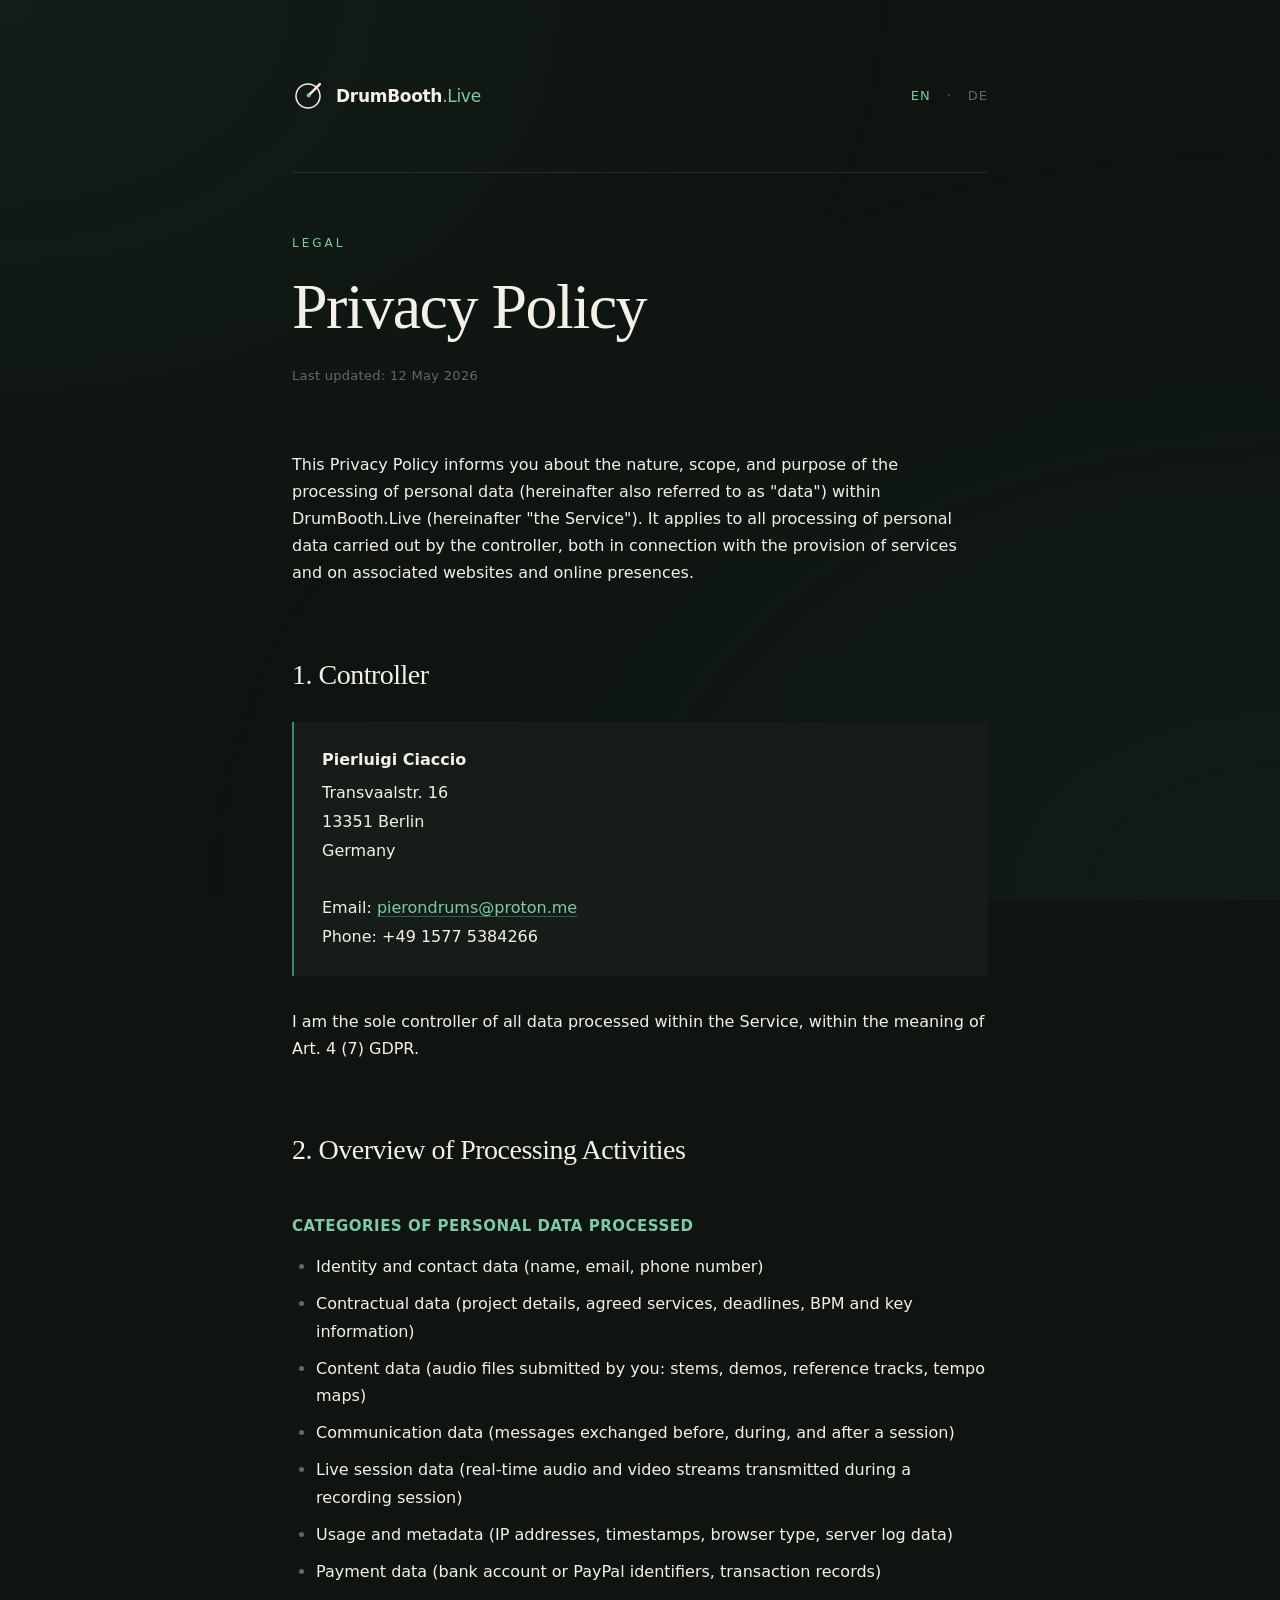
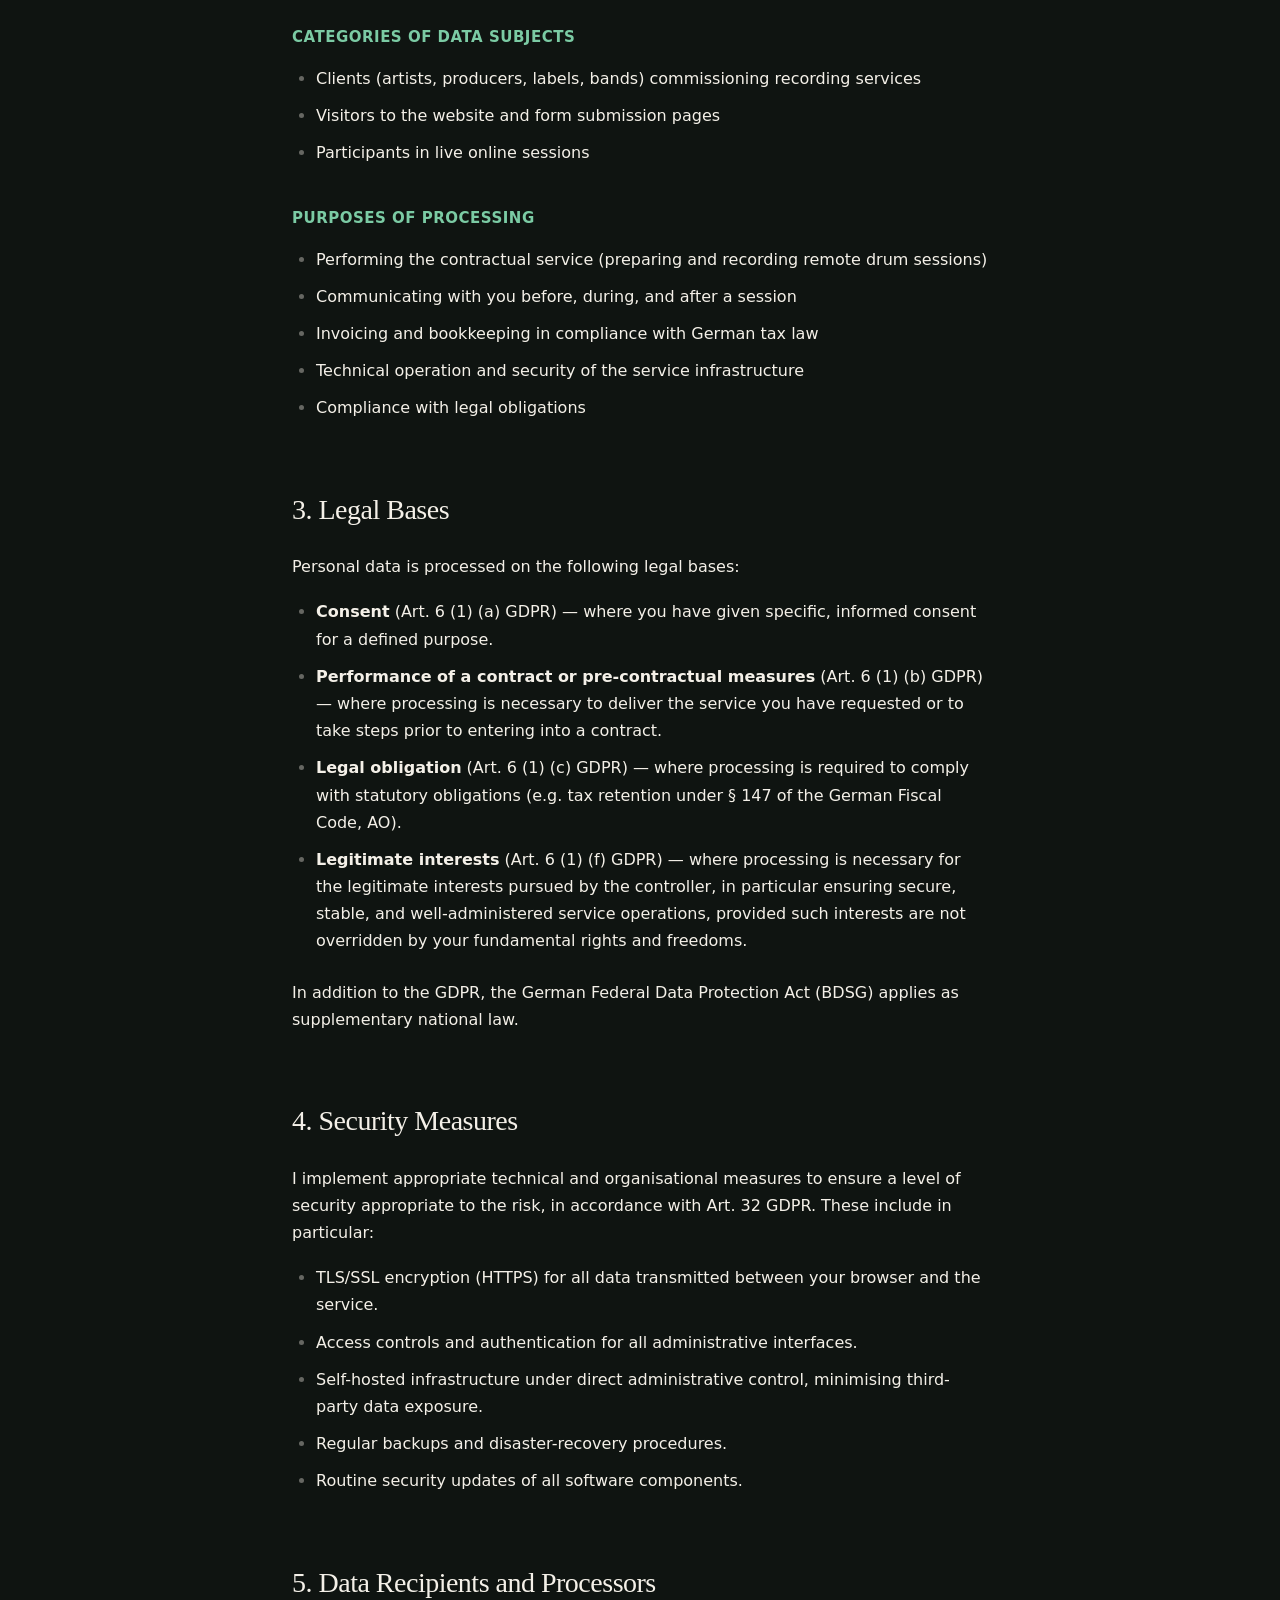
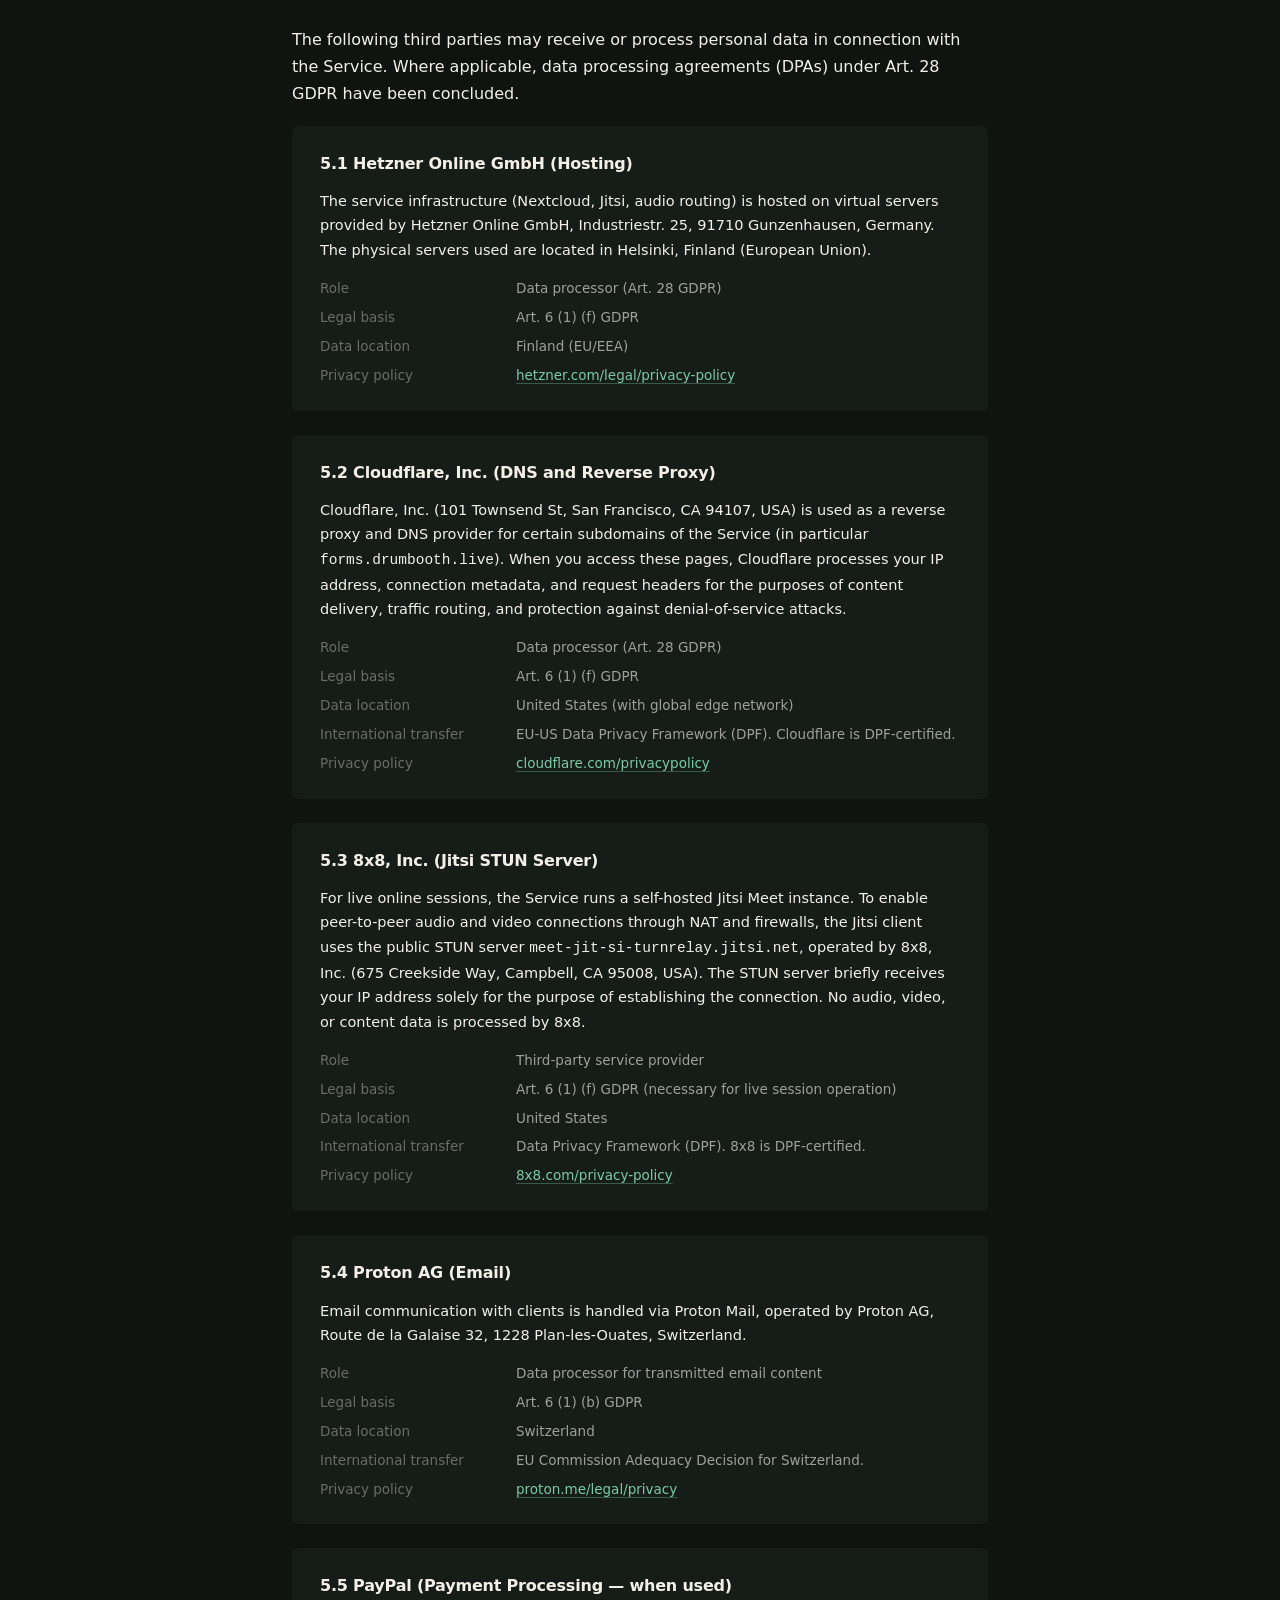
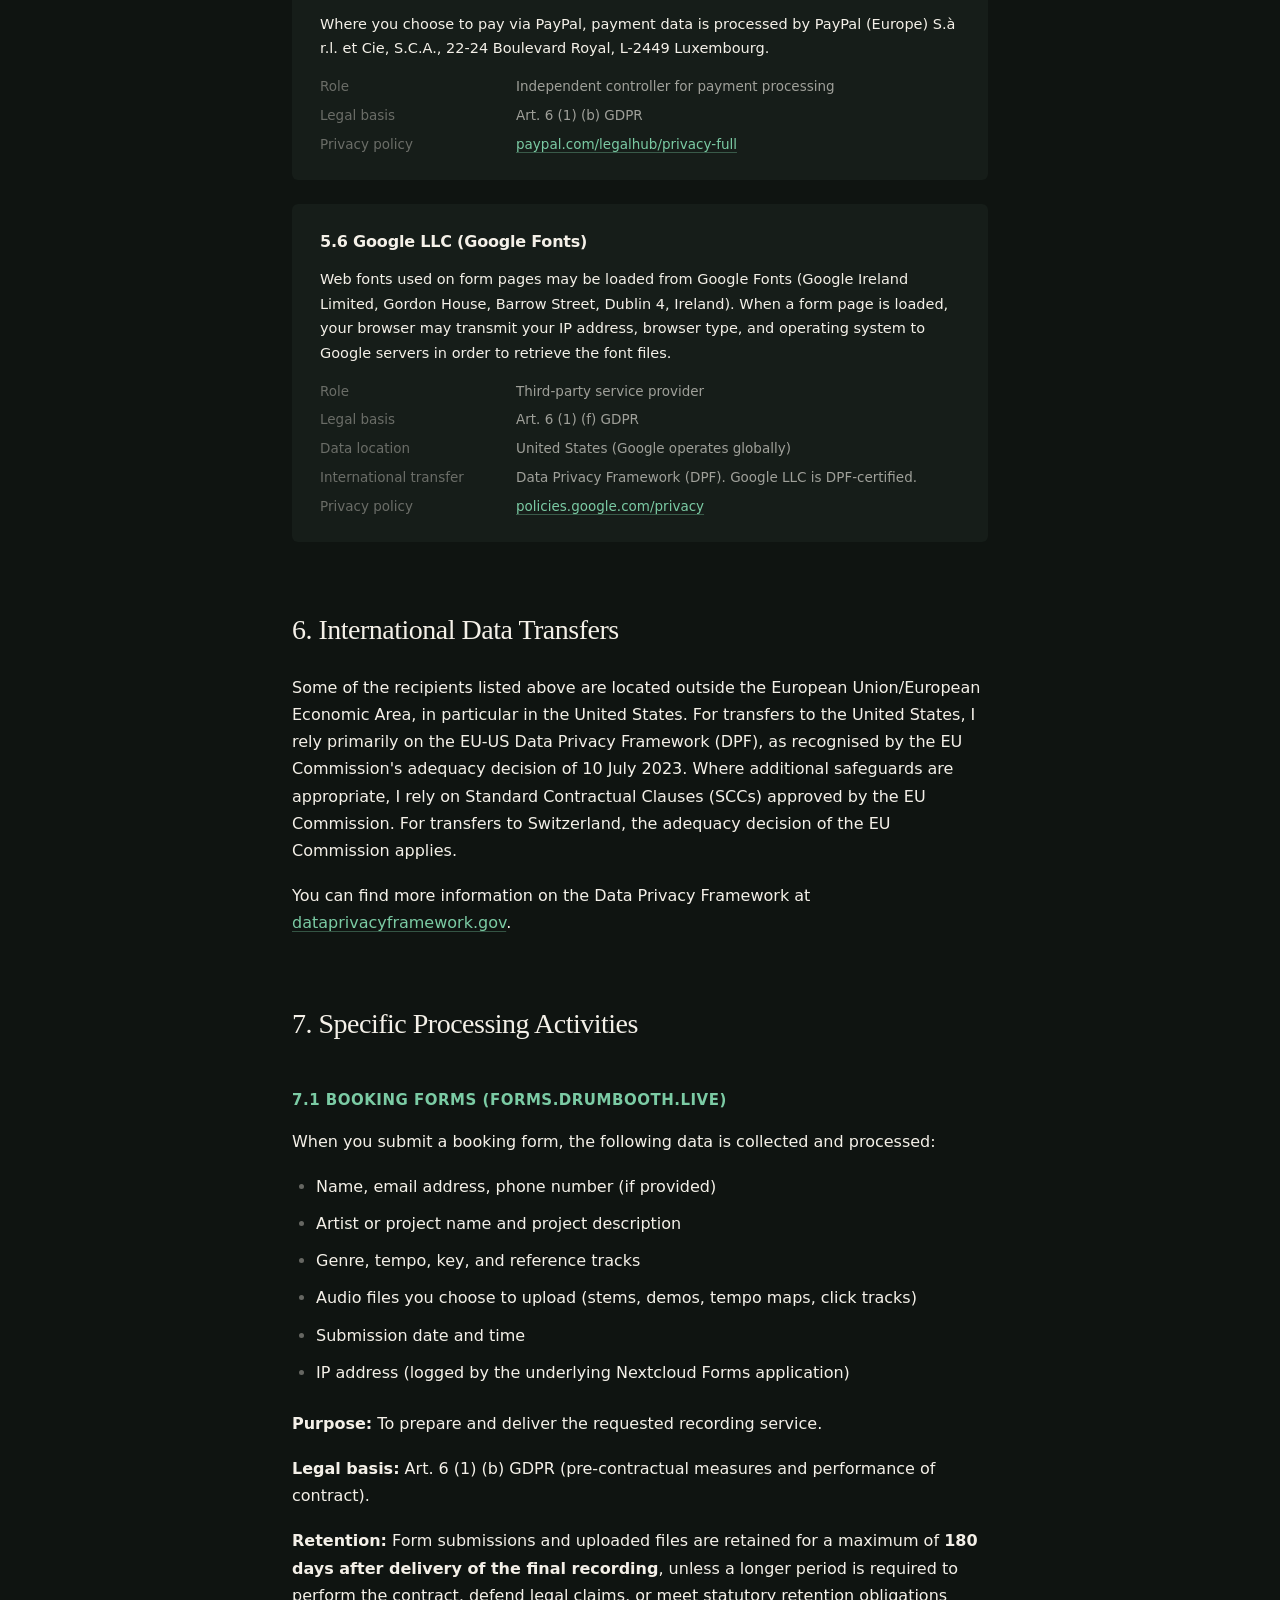
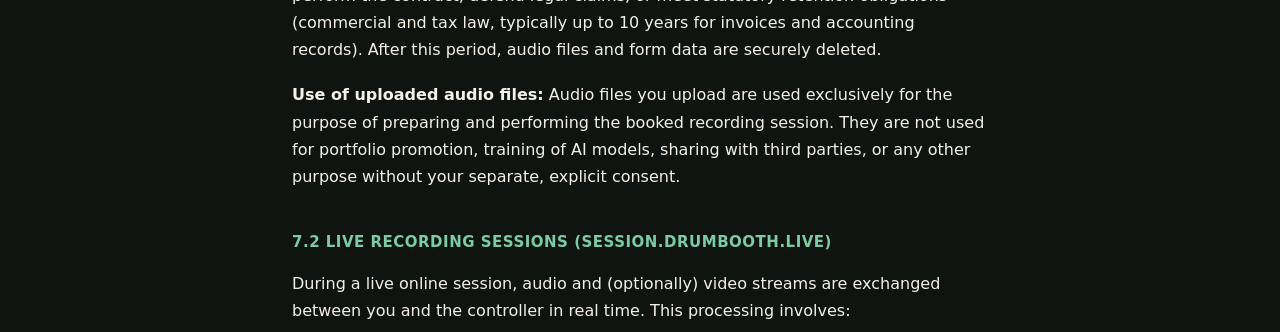
==== index.html @ 09e45c49 "Add files via upload Initial lega pages" ====
<!DOCTYPE html>
<html lang="en">
<head>
  <meta charset="UTF-8">
  <meta name="viewport" content="width=device-width, initial-scale=1.0">
  <title>DrumBooth.Live — Legal</title>
  <meta http-equiv="refresh" content="0; url=privacy.html">
  <link rel="stylesheet" href="style.css">
  <link rel="icon" type="image/svg+xml" href="favicon.svg">
</head>
<body>
<div class="page">
  <nav class="topnav">
    <a href="https://forms.drumbooth.live" class="brand">
      <svg class="brand-mark" viewBox="0 0 64 64" xmlns="http://www.w3.org/2000/svg">
        <g transform="translate(32, 32)">
          <circle cx="0" cy="0" r="24" fill="none" stroke="#F4F0E8" stroke-width="3"/>
          <g transform="rotate(-45)">
            <rect x="2" y="-2.5" width="34" height="5" rx="2.5" fill="#F4F0E8"/>
            <circle cx="2" cy="0" r="4" fill="#7BCBA4"/>
          </g>
        </g>
      </svg>
      <span class="brand-name">Drum<span style="font-weight:600">Booth</span><span class="dot">.Live</span></span>
    </a>
  </nav>

  <header class="doc-header">
    <div class="doc-kicker">Legal</div>
    <h1>Legal Documents</h1>
  </header>

  <main class="doc-body">
    <p>This page hosts the legal documents for DrumBooth.Live.</p>
    <h3>English</h3>
    <ul>
      <li><a href="privacy.html">Privacy Policy</a></li>
      <li><a href="impressum-en.html">Legal Notice (Impressum)</a></li>
    </ul>
    <h3>Deutsch</h3>
    <ul>
      <li><a href="datenschutz.html">Datenschutzerklärung</a></li>
      <li><a href="impressum-de.html">Impressum</a></li>
    </ul>
  </main>

  <footer class="doc-footer">
    <div>
      <a href="privacy.html">Privacy</a>
      <a href="impressum-en.html">Impressum</a>
    </div>
    <div>© 2026 Pierluigi Ciaccio</div>
  </footer>
</div>
</body>
</html>
---- style.css ----
/* DrumBooth.Live Legal Documents — Editorial Style */

@import url('https://fonts.googleapis.com/css2?family=Fraunces:opsz,wght@9..144,300;9..144,400;9..144,600;9..144,700&family=Inter:wght@300;400;500;600&display=swap');

:root {
  --bg: #0f1411;
  --surface: #161d19;
  --surface-2: #1d5a3f;
  --primary: #3B886C;
  --accent: #7BCBA4;
  --ink: #F4F0E8;
  --ink-muted: rgba(244, 240, 232, 0.62);
  --ink-faint: rgba(244, 240, 232, 0.38);
  --rule: rgba(244, 240, 232, 0.1);
  --serif: 'Fraunces', Georgia, serif;
  --sans: 'Inter', system-ui, sans-serif;
}

* {
  box-sizing: border-box;
  margin: 0;
  padding: 0;
}

html {
  scroll-behavior: smooth;
  -webkit-font-smoothing: antialiased;
  -moz-osx-font-smoothing: grayscale;
}

body {
  background: var(--bg);
  color: var(--ink);
  font-family: var(--sans);
  font-size: 16px;
  line-height: 1.7;
  font-weight: 300;
  min-height: 100vh;
  position: relative;
  overflow-x: hidden;
}

/* Subtle background texture */
body::before {
  content: "";
  position: fixed;
  inset: 0;
  background:
    radial-gradient(ellipse at top left, rgba(59, 136, 108, 0.08), transparent 50%),
    radial-gradient(ellipse at bottom right, rgba(29, 90, 63, 0.12), transparent 60%);
  pointer-events: none;
  z-index: 0;
}

.page {
  position: relative;
  z-index: 1;
  max-width: 760px;
  margin: 0 auto;
  padding: 80px 32px 120px;
}

/* Top navigation */
.topnav {
  display: flex;
  align-items: center;
  justify-content: space-between;
  padding-bottom: 60px;
  border-bottom: 1px solid var(--rule);
  margin-bottom: 60px;
}

.brand {
  display: flex;
  align-items: center;
  gap: 12px;
  text-decoration: none;
  color: var(--ink);
}

.brand-mark {
  width: 32px;
  height: 32px;
  flex-shrink: 0;
}

.brand-name {
  font-family: var(--sans);
  font-size: 17px;
  font-weight: 600;
  letter-spacing: -0.3px;
}

.brand-name .dot {
  color: var(--accent);
  font-weight: 400;
}

.lang-switch {
  display: flex;
  gap: 16px;
  font-family: var(--sans);
  font-size: 13px;
  font-weight: 500;
  letter-spacing: 1px;
  text-transform: uppercase;
}

.lang-switch a {
  color: var(--ink-faint);
  text-decoration: none;
  transition: color 0.2s ease;
}

.lang-switch a:hover,
.lang-switch a.active {
  color: var(--accent);
}

.lang-switch span.sep {
  color: var(--ink-faint);
}

/* Document header */
.doc-header {
  margin-bottom: 64px;
}

.doc-kicker {
  font-family: var(--sans);
  font-size: 12px;
  font-weight: 500;
  letter-spacing: 3px;
  text-transform: uppercase;
  color: var(--accent);
  margin-bottom: 20px;
}

h1 {
  font-family: var(--serif);
  font-size: clamp(40px, 6vw, 64px);
  font-weight: 400;
  line-height: 1.05;
  letter-spacing: -1.5px;
  color: var(--ink);
  margin-bottom: 24px;
  font-variation-settings: "opsz" 144;
}

.doc-meta {
  font-family: var(--sans);
  font-size: 13px;
  color: var(--ink-faint);
  letter-spacing: 0.3px;
}

/* Body content */
.doc-body h2 {
  font-family: var(--serif);
  font-size: 28px;
  font-weight: 500;
  letter-spacing: -0.5px;
  color: var(--ink);
  margin: 64px 0 20px;
  font-variation-settings: "opsz" 96;
}

.doc-body h3 {
  font-family: var(--sans);
  font-size: 15px;
  font-weight: 600;
  letter-spacing: 0.5px;
  text-transform: uppercase;
  color: var(--accent);
  margin: 40px 0 14px;
}

.doc-body h2 + p,
.doc-body h3 + p {
  margin-top: 0;
}

.doc-body p {
  margin: 0 0 18px;
  color: var(--ink);
}

.doc-body p strong,
.doc-body li strong {
  font-weight: 600;
  color: var(--ink);
}

.doc-body a {
  color: var(--accent);
  text-decoration: underline;
  text-decoration-color: rgba(123, 203, 164, 0.35);
  text-underline-offset: 3px;
  transition: text-decoration-color 0.2s ease;
}

.doc-body a:hover {
  text-decoration-color: var(--accent);
}

.doc-body ul,
.doc-body ol {
  margin: 0 0 24px 0;
  padding-left: 24px;
}

.doc-body li {
  margin-bottom: 10px;
  color: var(--ink);
}

.doc-body li::marker {
  color: var(--ink-faint);
}

/* Address block (used in Verantwortlicher / Controller / Impressum) */
.address {
  font-family: var(--sans);
  background: var(--surface);
  border-left: 2px solid var(--primary);
  padding: 24px 28px;
  margin: 24px 0 32px;
  line-height: 1.8;
}

.address strong {
  font-weight: 600;
  display: block;
  margin-bottom: 4px;
}

/* Tables */
.doc-body table {
  width: 100%;
  border-collapse: collapse;
  margin: 24px 0 32px;
  font-size: 14px;
}

.doc-body th,
.doc-body td {
  text-align: left;
  padding: 14px 16px;
  border-bottom: 1px solid var(--rule);
}

.doc-body th {
  font-family: var(--sans);
  font-weight: 600;
  font-size: 12px;
  letter-spacing: 1.2px;
  text-transform: uppercase;
  color: var(--accent);
  background: var(--surface);
}

.doc-body td:first-child {
  color: var(--ink);
  font-weight: 500;
}

.doc-body td:nth-child(2) {
  color: var(--ink-muted);
}

/* Recipient blocks (services using my data) */
.recipient {
  background: var(--surface);
  border-radius: 6px;
  padding: 24px 28px;
  margin: 16px 0 24px;
}

.recipient h4 {
  font-family: var(--sans);
  font-size: 16px;
  font-weight: 600;
  letter-spacing: -0.2px;
  margin-bottom: 12px;
  color: var(--ink);
}

.recipient p {
  font-size: 14.5px;
  margin-bottom: 12px;
}

.recipient dl {
  margin-top: 14px;
  display: grid;
  grid-template-columns: 180px 1fr;
  gap: 6px 16px;
  font-size: 13.5px;
}

.recipient dt {
  color: var(--ink-faint);
  font-weight: 500;
}

.recipient dd {
  color: var(--ink-muted);
}

.recipient dd a {
  font-size: 13.5px;
}

/* Footer */
.doc-footer {
  margin-top: 100px;
  padding-top: 40px;
  border-top: 1px solid var(--rule);
  font-family: var(--sans);
  font-size: 13px;
  color: var(--ink-faint);
  display: flex;
  justify-content: space-between;
  flex-wrap: wrap;
  gap: 20px;
}

.doc-footer a {
  color: var(--ink-muted);
  text-decoration: none;
  margin-right: 20px;
  transition: color 0.2s ease;
}

.doc-footer a:hover {
  color: var(--accent);
}

/* Mobile */
@media (max-width: 640px) {
  .page {
    padding: 48px 20px 80px;
  }

  .topnav {
    flex-direction: column;
    align-items: flex-start;
    gap: 24px;
    padding-bottom: 40px;
    margin-bottom: 40px;
  }

  .doc-header {
    margin-bottom: 48px;
  }

  .doc-body h2 {
    font-size: 24px;
    margin: 48px 0 16px;
  }

  .recipient dl {
    grid-template-columns: 1fr;
    gap: 2px 0;
  }

  .recipient dt {
    margin-top: 8px;
  }

  .doc-footer {
    flex-direction: column;
  }
}

/* Print */
@media print {
  body { background: white; color: black; }
  body::before { display: none; }
  .topnav, .doc-footer { border-color: #ddd; }
  .doc-body a { color: black; text-decoration: underline; }
  .recipient, .address { background: #f5f5f5; }
  h1, h2, h3 { color: black; }
}
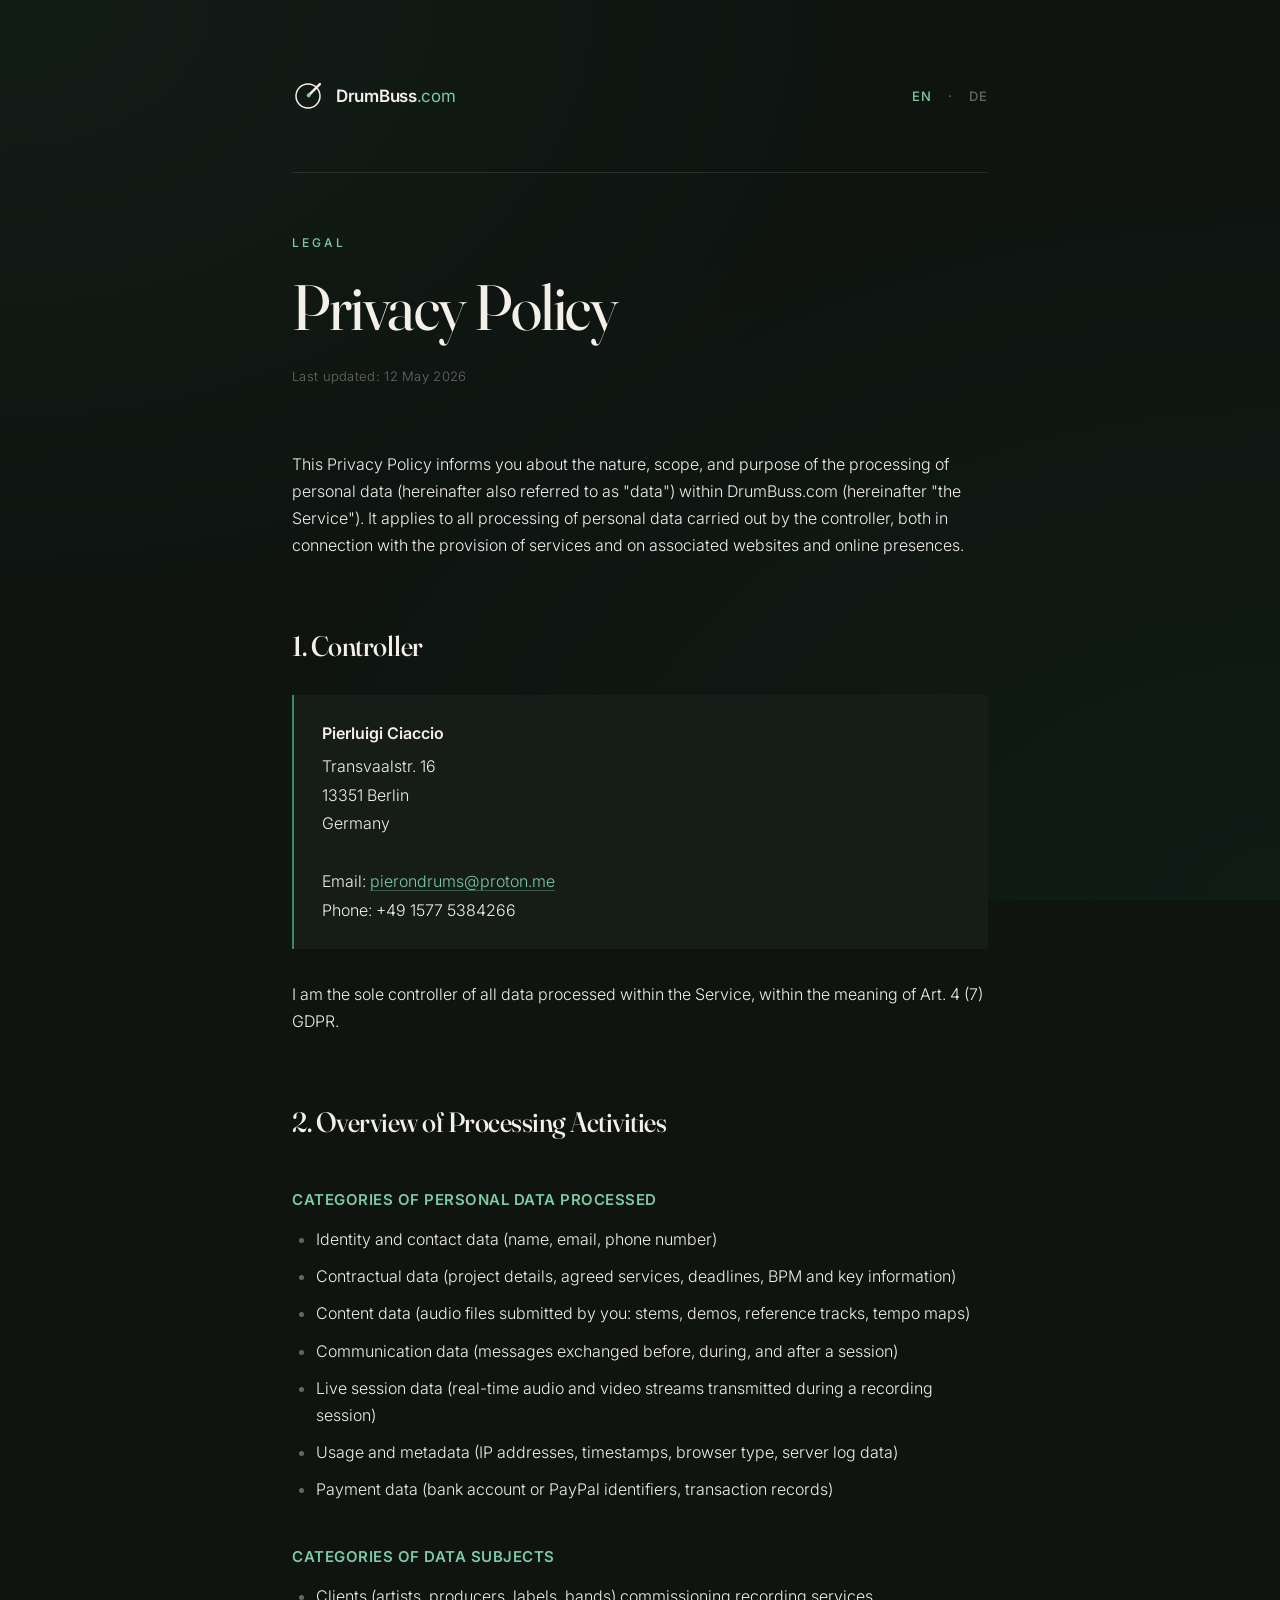
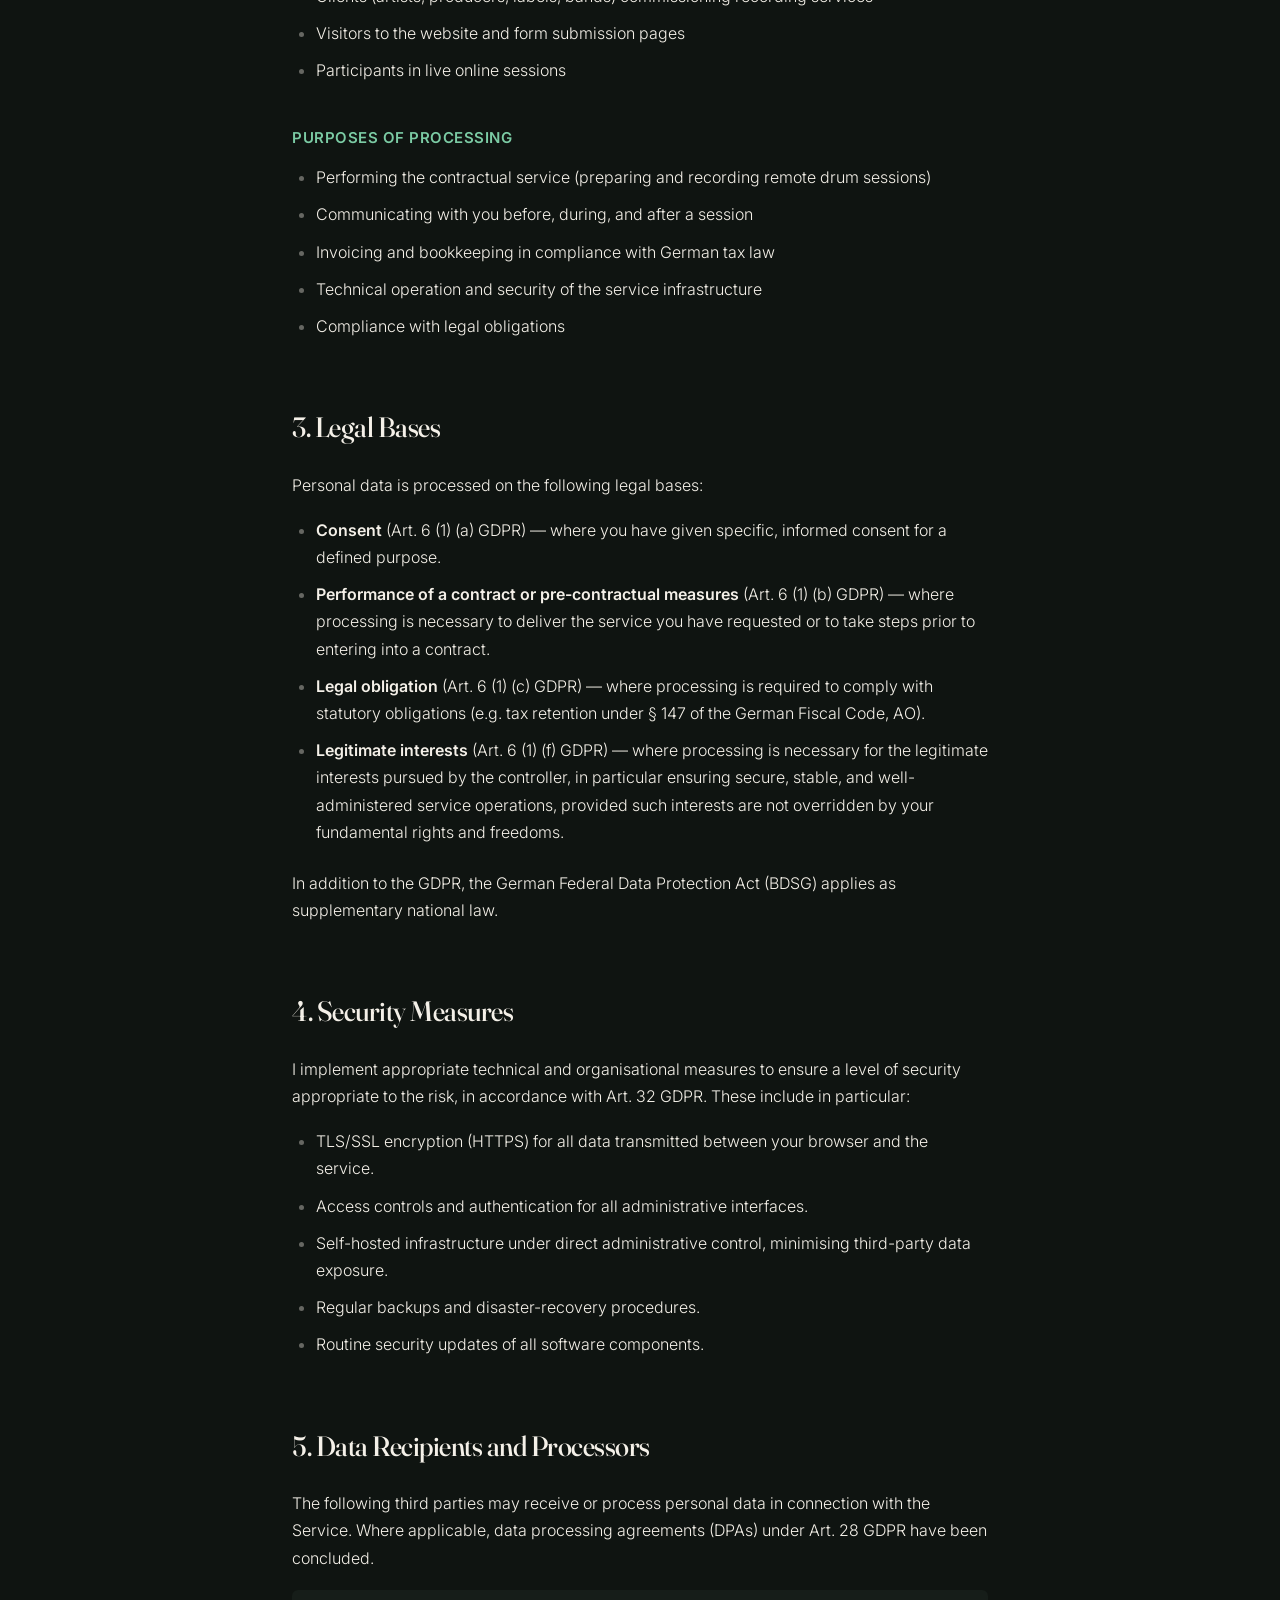
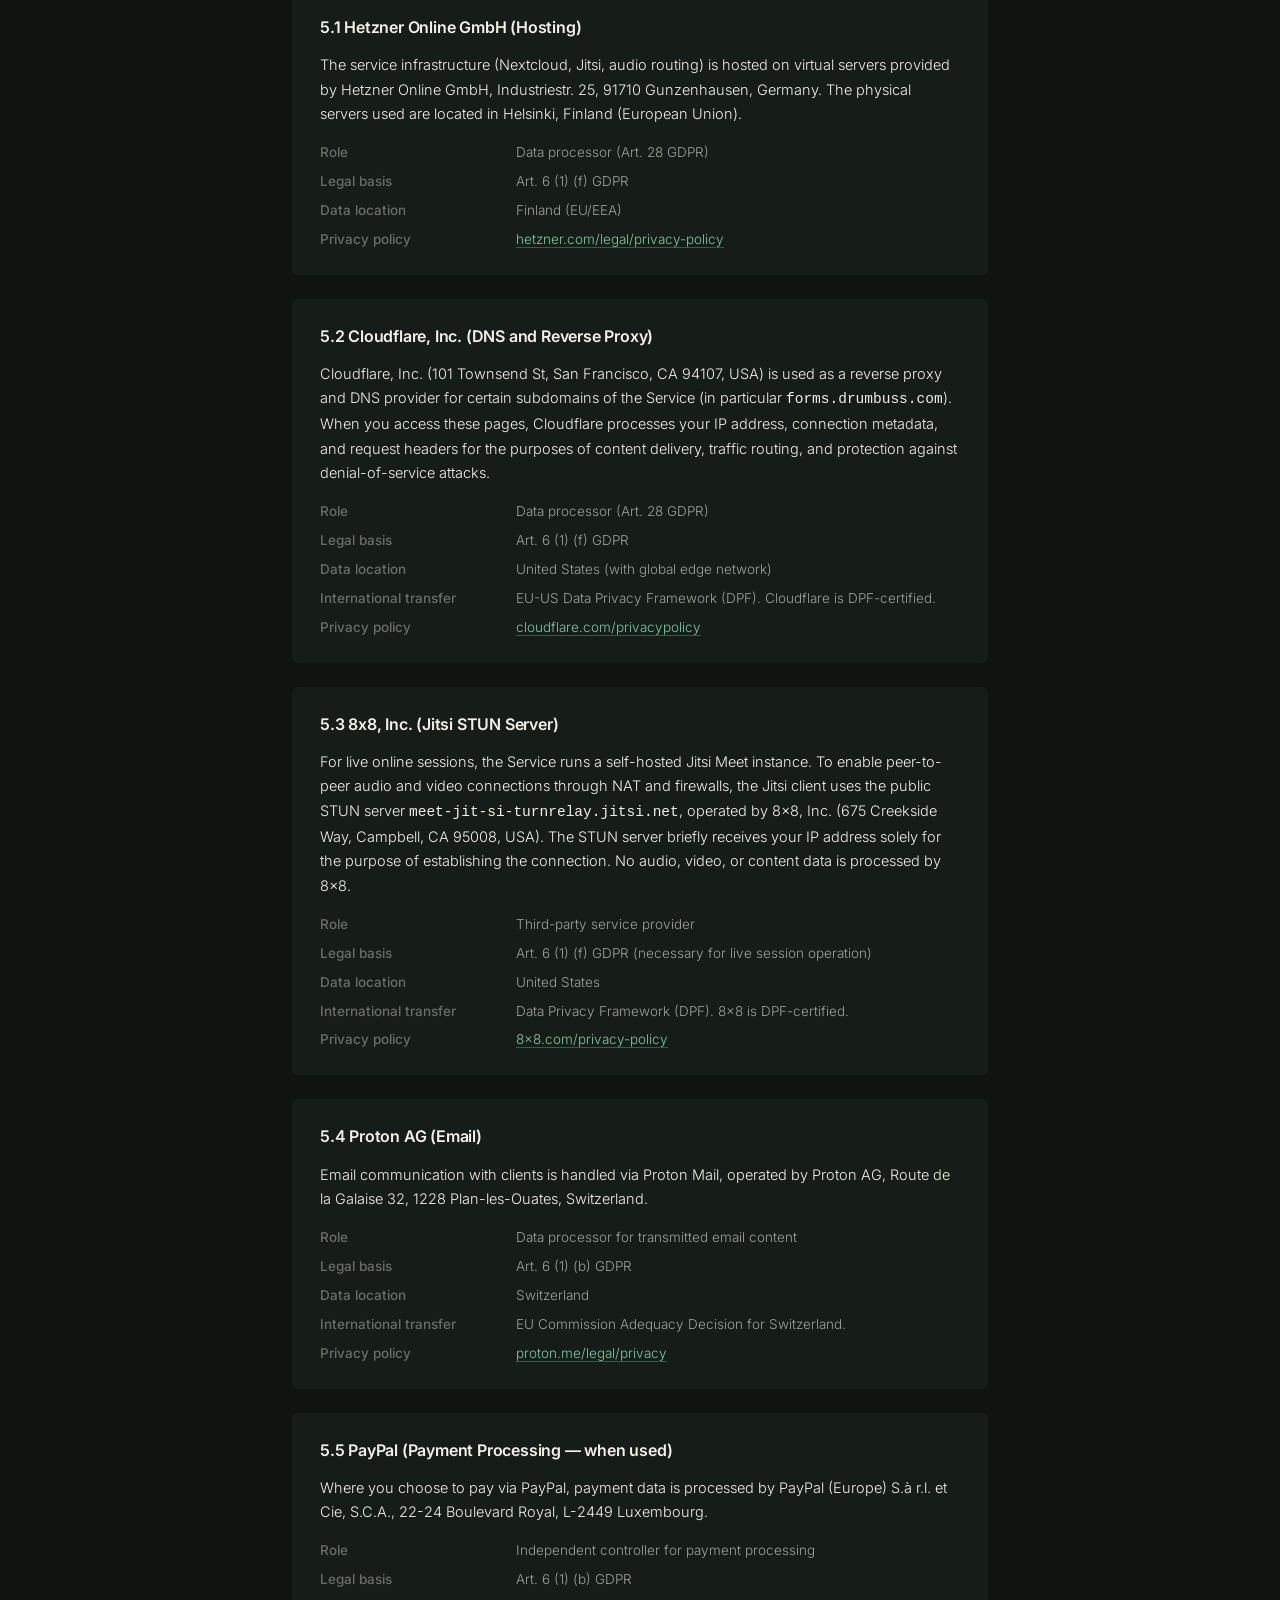
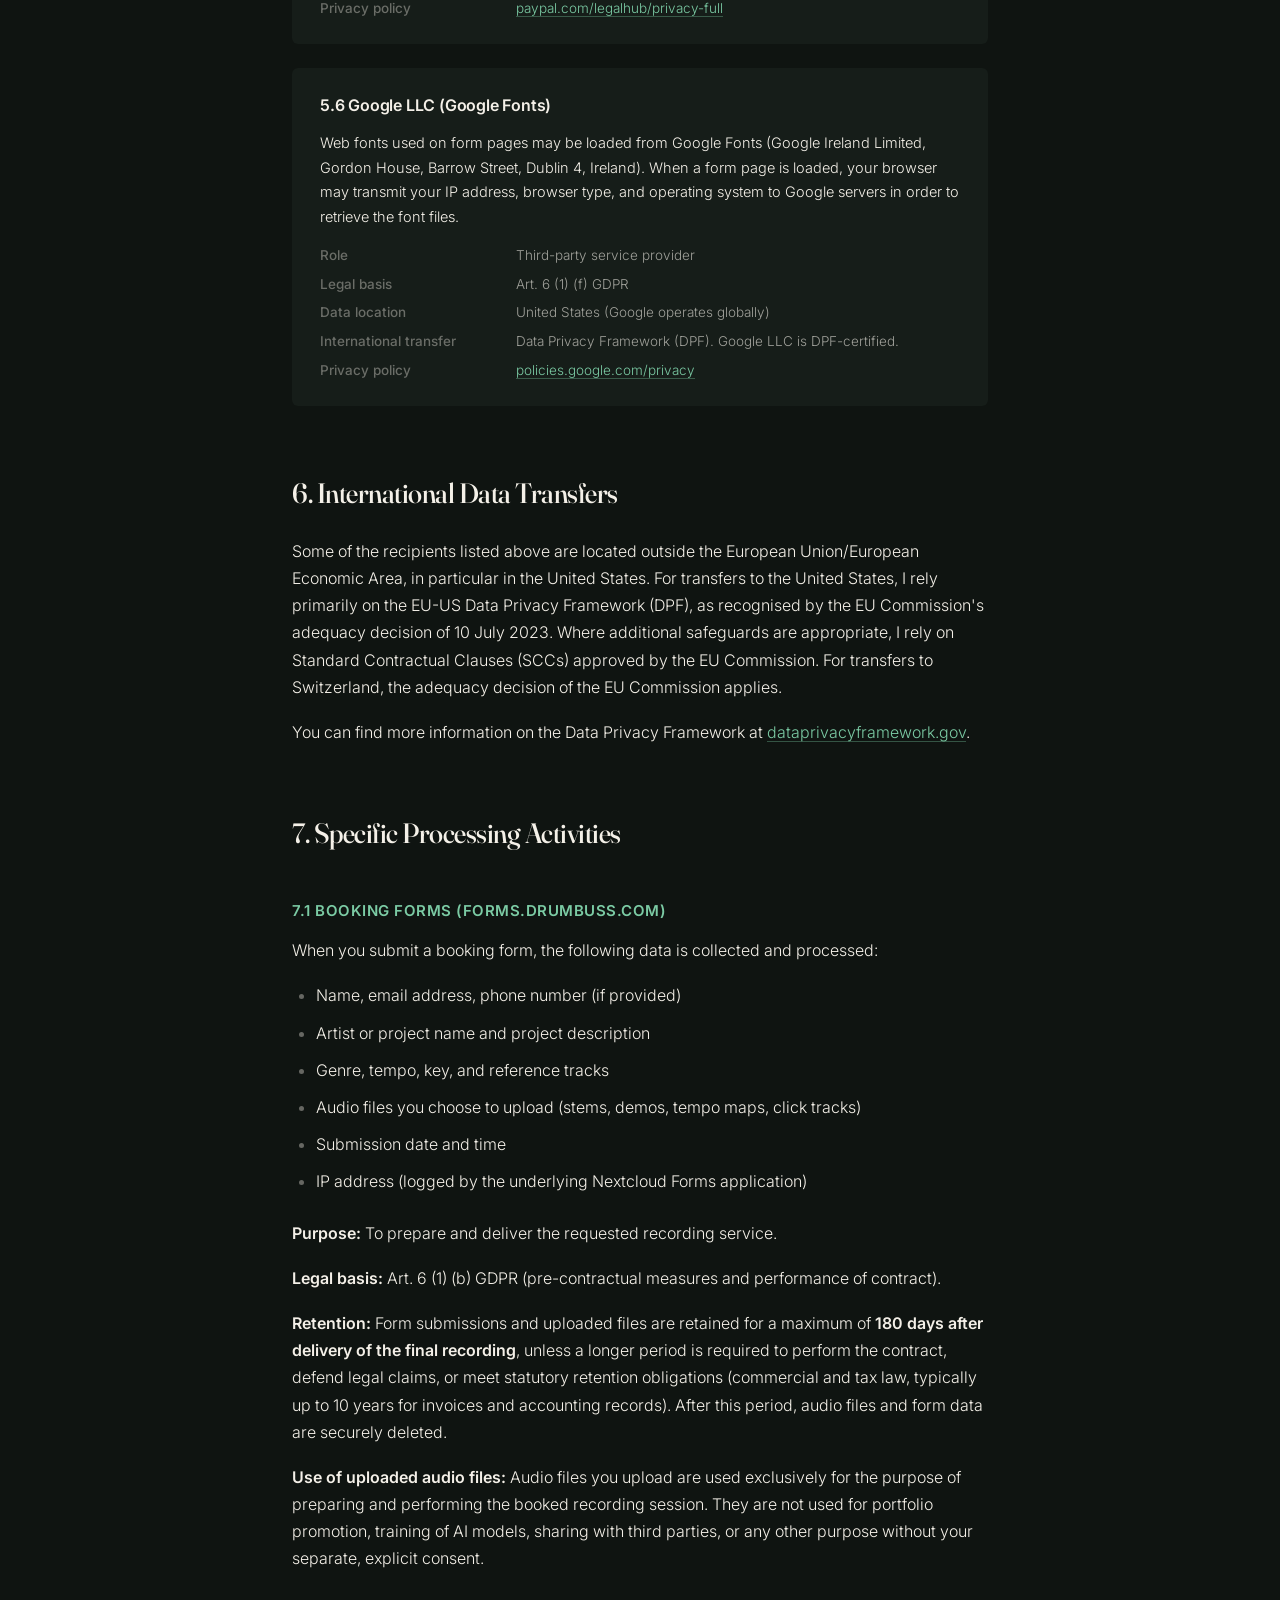
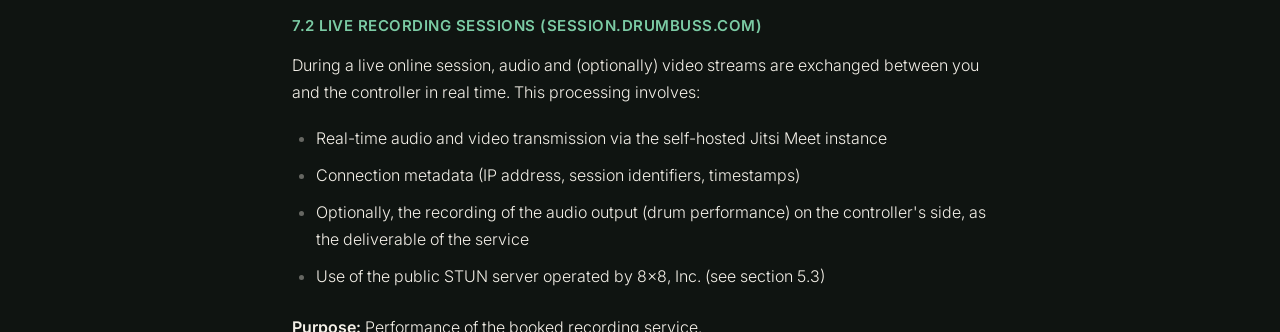
==== commit 2c9787b2: "Update index.html" ====
--- a/index.html
+++ b/index.html
@@ -3,7 +3,7 @@
 <head>
   <meta charset="UTF-8">
   <meta name="viewport" content="width=device-width, initial-scale=1.0">
-  <title>DrumBooth.Live — Legal</title>
+  <title>DrumBuss.com — Legal</title>
   <meta http-equiv="refresh" content="0; url=privacy.html">
   <link rel="stylesheet" href="style.css">
   <link rel="icon" type="image/svg+xml" href="favicon.svg">
@@ -11,7 +11,7 @@
 <body>
 <div class="page">
   <nav class="topnav">
-    <a href="https://forms.drumbooth.live" class="brand">
+    <a href="https://forms.drumbuss.com" class="brand">
       <svg class="brand-mark" viewBox="0 0 64 64" xmlns="http://www.w3.org/2000/svg">
         <g transform="translate(32, 32)">
           <circle cx="0" cy="0" r="24" fill="none" stroke="#F4F0E8" stroke-width="3"/>
@@ -21,17 +21,15 @@
           </g>
         </g>
       </svg>
-      <span class="brand-name">Drum<span style="font-weight:600">Booth</span><span class="dot">.Live</span></span>
+      <span class="brand-name">Drum<span style="font-weight:600">Buss</span><span class="dot">.com</span></span>
     </a>
   </nav>
-
   <header class="doc-header">
     <div class="doc-kicker">Legal</div>
     <h1>Legal Documents</h1>
   </header>
-
   <main class="doc-body">
-    <p>This page hosts the legal documents for DrumBooth.Live.</p>
+    <p>This page hosts the legal documents for DrumBuss.com.</p>
     <h3>English</h3>
     <ul>
       <li><a href="privacy.html">Privacy Policy</a></li>
@@ -43,7 +41,6 @@
       <li><a href="impressum-de.html">Impressum</a></li>
     </ul>
   </main>
-
   <footer class="doc-footer">
     <div>
       <a href="privacy.html">Privacy</a>
